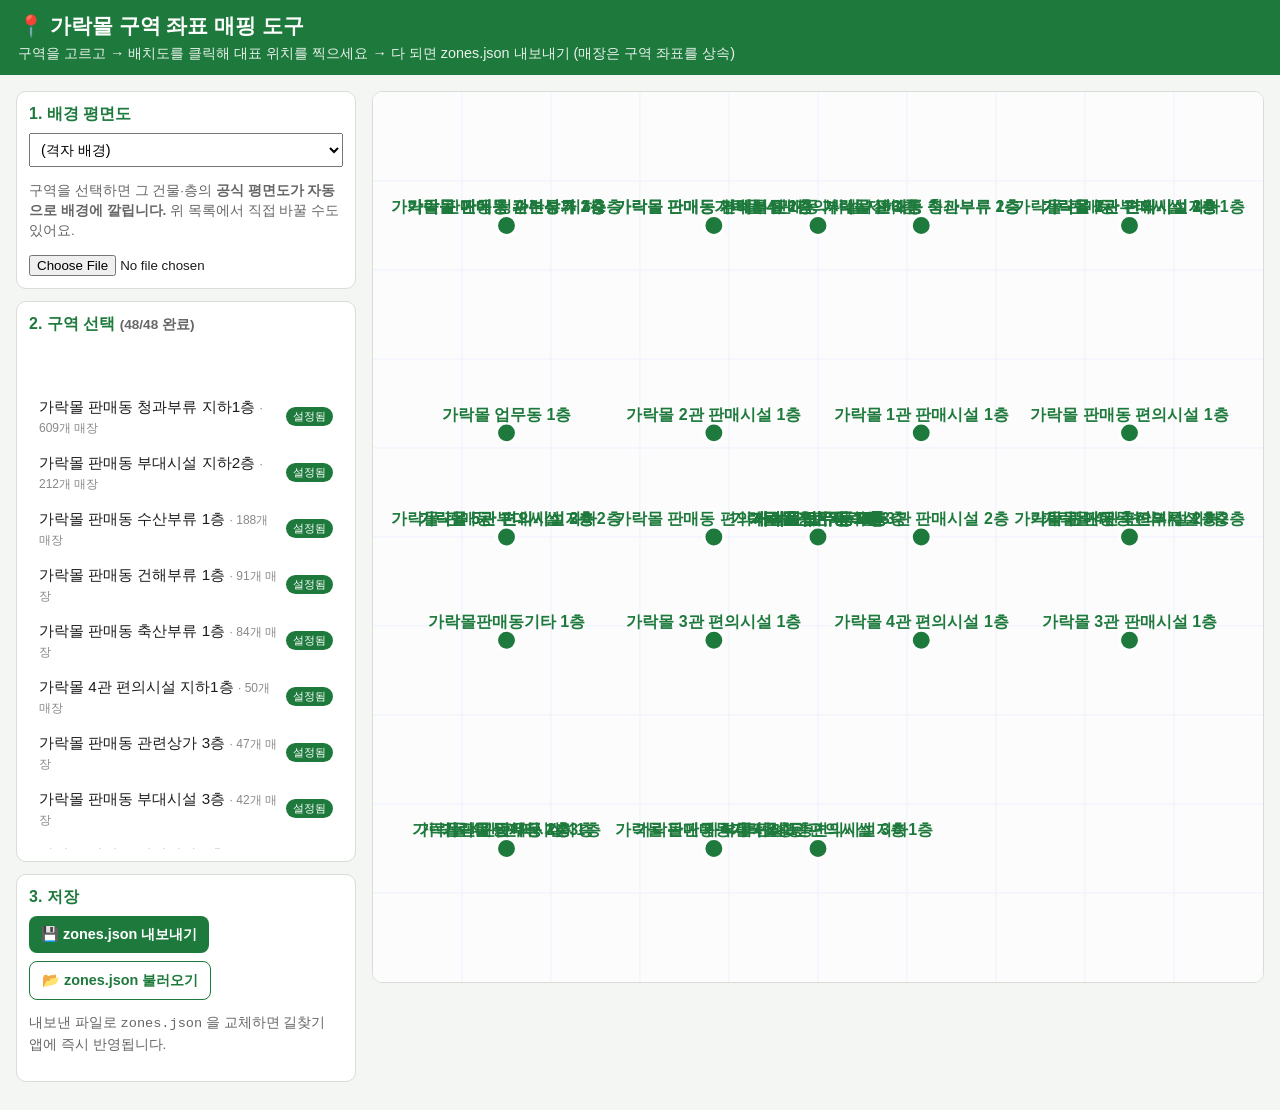
==== admin-map.html @ afe6eb3d "feat: 가락몰 실내 길찾기 웹앱 (QR+음성+SVG 지도 네비게이션) Co-Authored-By: Claude Opus 4.8 (1M context) <noreply@anthr" ====
<!DOCTYPE html>
<!-- 가락몰 길찾기 — 운영자용 구역 좌표 매핑 도구 / 생성일: 2026-06-25 -->
<!-- zones.json 의 각 구역(building+층)을 배치도 위에서 클릭해 대표 x,y 좌표를 입력하고,
     수정된 zones.json 을 내보냅니다. 매장은 자기 구역의 대표좌표를 상속합니다(app.js storeXY).
     1,555개 매장을 전수 클릭하는 대신 ~48개 구역만 찍으면 됩니다. -->
<html lang="ko">
<head>
  <meta charset="UTF-8" />
  <meta name="viewport" content="width=device-width, initial-scale=1.0" />
  <title>가락몰 길찾기 · 구역 좌표 매핑</title>
  <style>
    body { font-family: "Apple SD Gothic Neo", "Malgun Gothic", "Noto Sans KR", sans-serif;
           margin: 0; background: #f4f6f4; color: #1c1c1c; }
    header { background: #1e7a3c; color: #fff; padding: 12px 18px; }
    header h1 { margin: 0; font-size: 1.3rem; }
    header p { margin: 4px 0 0; font-size: .9rem; opacity: .9; }

    .layout { display: flex; gap: 16px; padding: 16px; align-items: flex-start; }
    .panel { width: 340px; flex: 0 0 340px; }
    .map-area { flex: 1; min-width: 0; }

    .box { background: #fff; border: 1px solid #d8ddd8; border-radius: 10px; padding: 12px; margin-bottom: 12px; }
    .box h2 { font-size: 1rem; margin: 0 0 8px; color: #1e7a3c; }

    .toolbar { display: flex; gap: 8px; flex-wrap: wrap; }
    .toolbar button { font-weight: 700; color: #fff; background: #1e7a3c; border: none; border-radius: 8px; cursor: pointer; padding: 9px 12px; font-size: .9rem; }
    .toolbar button.secondary { background: #fff; color: #1e7a3c; border: 1.5px solid #1e7a3c; }

    ul.zone-list { list-style: none; margin: 0; padding: 0; max-height: 460px; overflow-y: auto; }
    ul.zone-list li { padding: 8px 10px; border-radius: 8px; cursor: pointer; display: flex; justify-content: space-between; align-items: center; gap: 8px; }
    ul.zone-list li:hover { background: #eef5ee; }
    ul.zone-list li.selected { background: #1e7a3c; color: #fff; }
    ul.zone-list li.unset .badge { background: #e8731a; }
    ul.zone-list li.done .badge { background: #1e7a3c; }
    .zone-name { font-size: .95rem; }
    .zone-cnt { font-size: .75rem; color: #888; }
    li.selected .zone-cnt { color: #d6efd6; }
    .badge { font-size: .7rem; color: #fff; border-radius: 999px; padding: 2px 7px; white-space: nowrap; }
    li.selected .badge { background: #fff !important; color: #1e7a3c; }

    .hint { font-size: .85rem; color: #666; line-height: 1.5; }
    .status { font-weight: 700; color: #e8731a; min-height: 1.3em; }
    .file-row { display: flex; align-items: center; gap: 8px; flex-wrap: wrap; }

    .map-wrap { background: #fff; border: 1px solid #d8ddd8; border-radius: 10px; overflow: hidden; }
    #mapSvg { display: block; width: 100%; height: auto; cursor: crosshair; background: #fbfcfb; }
  </style>
</head>
<body>
  <header>
    <h1>📍 가락몰 구역 좌표 매핑 도구</h1>
    <p>구역을 고르고 → 배치도를 클릭해 대표 위치를 찍으세요 → 다 되면 zones.json 내보내기 (매장은 구역 좌표를 상속)</p>
  </header>

  <div class="layout">
    <div class="panel">
      <div class="box">
        <h2>1. 배경 평면도</h2>
        <select id="planSelect" style="width:100%;padding:7px;font-size:.9rem;">
          <option value="">(격자 배경)</option>
        </select>
        <p class="hint">구역을 선택하면 그 건물·층의 <b>공식 평면도가 자동으로 배경에 깔립니다.</b>
          위 목록에서 직접 바꿀 수도 있어요.</p>
        <div class="file-row"><input id="bgImage" type="file" accept="image/*" /></div>
      </div>

      <div class="box">
        <h2>2. 구역 선택 <span id="counter" class="hint"></span></h2>
        <p id="status" class="status"></p>
        <ul id="zoneList" class="zone-list"></ul>
      </div>

      <div class="box">
        <h2>3. 저장</h2>
        <div class="toolbar">
          <button id="exportBtn">💾 zones.json 내보내기</button>
          <button id="loadBtn" class="secondary">📂 zones.json 불러오기</button>
          <input id="loadFile" type="file" accept="application/json" hidden />
        </div>
        <p class="hint">내보낸 파일로 <code>zones.json</code> 을 교체하면 길찾기 앱에 즉시 반영됩니다.</p>
      </div>
    </div>

    <div class="map-area">
      <div class="map-wrap">
        <svg id="mapSvg" viewBox="0 0 1000 1000" preserveAspectRatio="xMidYMid meet"
             xmlns="http://www.w3.org/2000/svg"></svg>
      </div>
    </div>
  </div>

  <script>
    let DATA = null;        // zones.json 전체
    let ZONES = [];         // 구역 배열
    let PLANS = [];         // 평면도 인덱스(floorplans/index.json)
    let selectedKey = null; // 선택된 구역 key
    let bgHref = null;

    const svg = document.getElementById("mapSvg");

    async function init() {
      try {
        DATA = await (await fetch("zones.json")).json();
      } catch (e) {
        alert("zones.json 을 불러오지 못했습니다. 로컬 서버로 여세요(README 참고).");
        return;
      }
      ZONES = DATA.zones || [];
      // 평면도 인덱스 로드(선택적) → 드롭다운 채우기
      try {
        PLANS = (await (await fetch("floorplans/index.json")).json()).plans || [];
        const sel = document.getElementById("planSelect");
        PLANS.forEach((p) => sel.add(new Option(`${p.label} (${p.file})`, p.file)));
      } catch (e) { /* 평면도 없으면 격자 배경으로 동작 */ }
      renderList();
      renderMap();
    }

    // 구역(building+층) → 공식 평면도 파일 추천
    function dongOf(b) {
      if (b.includes("5관")) return "A";
      if (b.includes("4관")) return "B";
      if (b.includes("1관")) return "E";
      if (b.includes("업무동")) return "F";
      if (b.includes("판매동")) return "G";
      if (b.includes("2관")) return "C";   // 2관은 C/D 두 구역 → 기본 C
      if (b.includes("3관")) return "D";
      return null;
    }
    function floorCode(f) { return f < 0 ? "B" + (-f) : f + "F"; }
    function recommendPlan(z) {
      const d = dongOf(z.building);
      if (!d) return "";
      const file = `${d}_${floorCode(z.floor)}_all.png`;
      return PLANS.some((p) => p.file === file) ? file : "";
    }
    // 배경 평면도 설정
    function setPlan(file) {
      document.getElementById("planSelect").value = file || "";
      bgHref = file ? `floorplans/${file}` : null;
      renderMap();
    }

    function hasXY(z) { return Number.isFinite(z.x) && Number.isFinite(z.y); }

    function renderList() {
      const ul = document.getElementById("zoneList");
      ul.innerHTML = "";
      ZONES.forEach((z) => {
        const li = document.createElement("li");
        const set = hasXY(z);
        li.className = (z.key === selectedKey ? "selected " : "") + (set ? "done" : "unset");
        li.innerHTML = `<span><span class="zone-name">${z.name}</span>
                          <span class="zone-cnt">· ${z.count}개 매장</span></span>
                        <span class="badge">${set ? "설정됨" : "미설정"}</span>`;
        li.onclick = () => {
          selectedKey = z.key;
          const rec = recommendPlan(z);   // 이 구역에 맞는 평면도 자동 추천
          if (rec) setPlan(rec);
          renderList(); renderMap(); updateStatus();
        };
        ul.appendChild(li);
      });
      const done = ZONES.filter(hasXY).length;
      document.getElementById("counter").textContent = `(${done}/${ZONES.length} 완료)`;
    }

    function updateStatus() {
      const z = ZONES.find((x) => x.key === selectedKey);
      document.getElementById("status").textContent = z
        ? `▶ "${z.name}" 선택됨 — 배치도에서 이 구역 위치를 클릭하세요`
        : "";
    }

    function renderMap() {
      let parts = "";
      if (bgHref) {
        parts += `<image href="${bgHref}" x="0" y="0" width="1000" height="1000" preserveAspectRatio="xMidYMid meet"/>`;
      } else {
        parts += `<rect x="0" y="0" width="1000" height="1000" fill="#fbfcfb"/>`;
        for (let i = 100; i < 1000; i += 100) {
          parts += `<line x1="${i}" y1="0" x2="${i}" y2="1000" stroke="#eef" stroke-width="1"/>`;
          parts += `<line x1="0" y1="${i}" x2="1000" y2="${i}" stroke="#eef" stroke-width="1"/>`;
        }
      }
      // 좌표가 찍힌 구역 점 표시
      ZONES.forEach((z) => {
        if (!hasXY(z)) return;
        const sel = z.key === selectedKey;
        const color = sel ? "#e8731a" : "#1e7a3c";
        const r = sel ? 16 : 11;
        parts += `<circle cx="${z.x}" cy="${z.y}" r="${r}" fill="${color}" stroke="#fff" stroke-width="3"/>`;
        parts += `<text x="${z.x}" y="${z.y - r - 4}" font-size="18" text-anchor="middle" fill="${color}" font-weight="700">${z.name}</text>`;
      });
      svg.innerHTML = parts;
    }

    // 배치도 클릭 → 선택 구역의 x,y 설정 (SVG 좌표계 변환)
    svg.addEventListener("click", (ev) => {
      const z = ZONES.find((x) => x.key === selectedKey);
      if (!z) { document.getElementById("status").textContent = "먼저 구역을 선택하세요."; return; }
      const pt = svg.createSVGPoint();
      pt.x = ev.clientX; pt.y = ev.clientY;
      const p = pt.matrixTransform(svg.getScreenCTM().inverse());
      z.x = Math.round(p.x);
      z.y = Math.round(p.y);
      renderList();
      renderMap();
    });

    // 드롭다운으로 평면도 직접 선택
    document.getElementById("planSelect").addEventListener("change", (ev) => {
      setPlan(ev.target.value);
    });

    // 직접 이미지 업로드(공식 평면도 외 다른 도면 쓰고 싶을 때)
    document.getElementById("bgImage").addEventListener("change", (ev) => {
      const file = ev.target.files[0];
      if (!file) return;
      document.getElementById("planSelect").value = "";
      bgHref = URL.createObjectURL(file);
      renderMap();
    });

    document.getElementById("exportBtn").addEventListener("click", () => {
      const blob = new Blob([JSON.stringify(DATA, null, 2)], { type: "application/json" });
      const link = document.createElement("a");
      link.download = "zones.json";
      link.href = URL.createObjectURL(blob);
      link.click();
    });

    document.getElementById("loadBtn").addEventListener("click", () =>
      document.getElementById("loadFile").click());
    document.getElementById("loadFile").addEventListener("change", (ev) => {
      const file = ev.target.files[0];
      if (!file) return;
      const reader = new FileReader();
      reader.onload = () => {
        DATA = JSON.parse(reader.result);
        ZONES = DATA.zones || [];
        selectedKey = null;
        renderList();
        renderMap();
      };
      reader.readAsText(file);
    });

    init();
  </script>
</body>
</html>
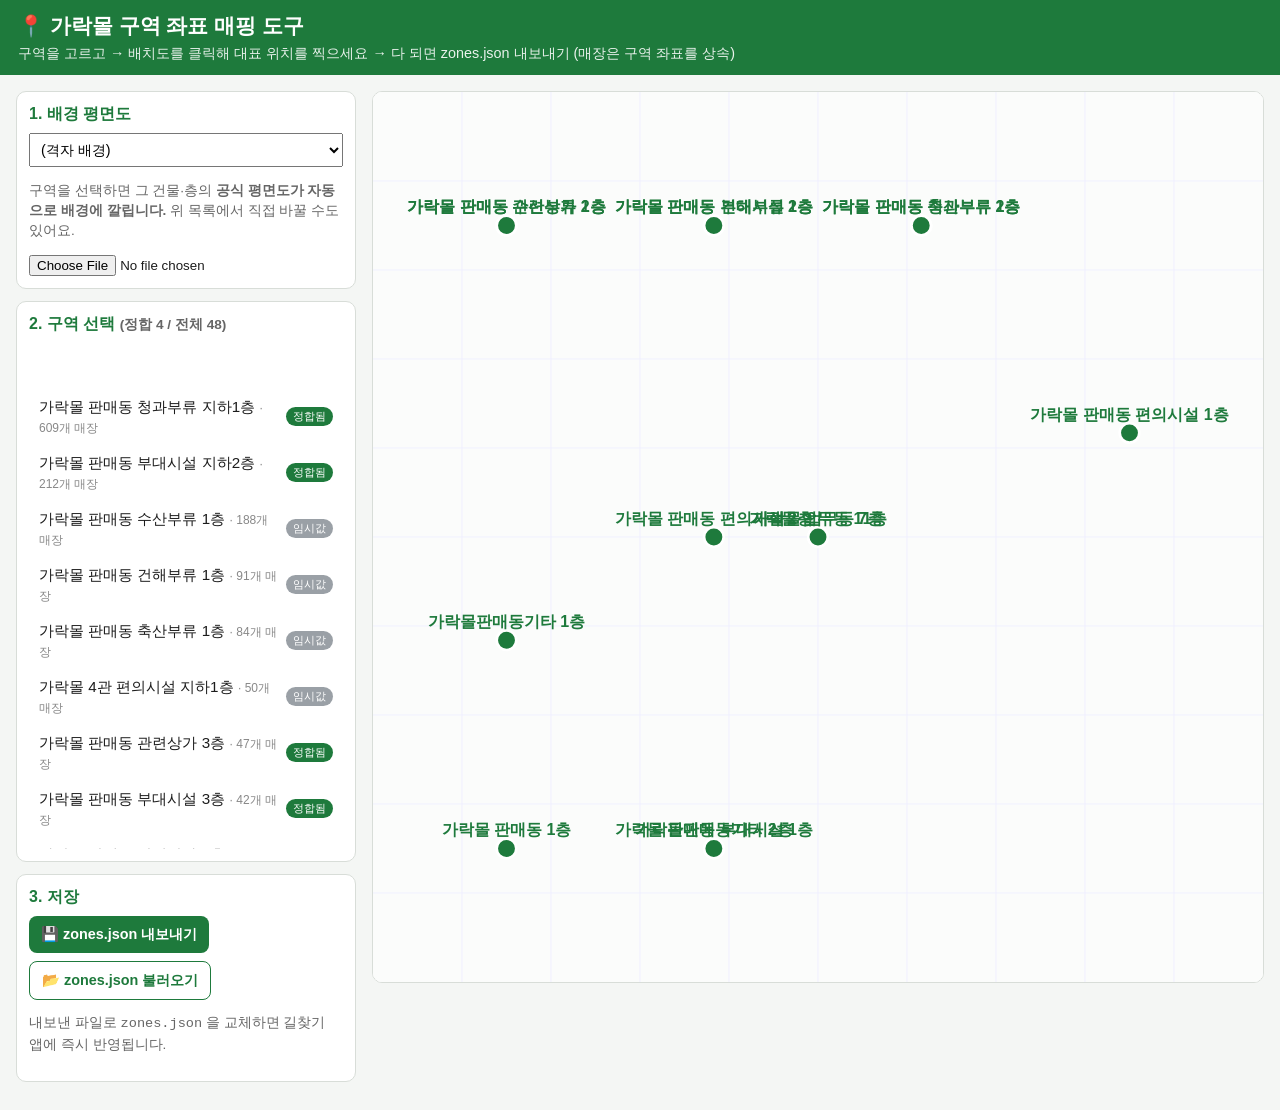
==== commit 9b5dc4ab: "feat: [전체] 발표 데모 완성 — 공식 평면도 지도·통로 경로·마스코트 UI 및 좌표계 정합 - 방문객 지도를 공식 평면도 PNG 배경 + 평면도 픽셀좌표계로 전환 (동적 v" ====
--- a/admin-map.html
+++ b/admin-map.html
@@ -31,6 +31,7 @@
     ul.zone-list li:hover { background: #eef5ee; }
     ul.zone-list li.selected { background: #1e7a3c; color: #fff; }
     ul.zone-list li.unset .badge { background: #e8731a; }
+    ul.zone-list li.tmp .badge { background: #9aa0a6; }
     ul.zone-list li.done .badge { background: #1e7a3c; }
     .zone-name { font-size: .95rem; }
     .zone-cnt { font-size: .75rem; color: #888; }
@@ -95,6 +96,7 @@
     let PLANS = [];         // 평면도 인덱스(floorplans/index.json)
     let selectedKey = null; // 선택된 구역 key
     let bgHref = null;
+    let curPlan = null;     // 선택된 평면도 항목(index.json) — 좌표계(w/h) 결정
 
     const svg = document.getElementById("mapSvg");
 
@@ -134,10 +136,12 @@
       const file = `${d}_${floorCode(z.floor)}_all.png`;
       return PLANS.some((p) => p.file === file) ? file : "";
     }
-    // 배경 평면도 설정
+    // 배경 평면도 설정 — 평면도 선택 시 좌표계를 그 이미지의 픽셀좌표로 전환
+    // (앱 지도와 동일한 좌표계. index.json 의 w/h 사용, 커스텀 업로드는 1000x1000 유지)
     function setPlan(file) {
       document.getElementById("planSelect").value = file || "";
       bgHref = file ? `floorplans/${file}` : null;
+      curPlan = file ? PLANS.find((p) => p.file === file) || null : null;
       renderMap();
     }
 
@@ -148,21 +152,23 @@
       ul.innerHTML = "";
       ZONES.forEach((z) => {
         const li = document.createElement("li");
-        const set = hasXY(z);
-        li.className = (z.key === selectedKey ? "selected " : "") + (set ? "done" : "unset");
+        // 3단계 상태: 정합됨(평면도 픽셀좌표) / 임시값(자동배치) / 미설정
+        const state = z.mapped ? "done" : hasXY(z) ? "tmp" : "unset";
+        li.className = (z.key === selectedKey ? "selected " : "") + state;
         li.innerHTML = `<span><span class="zone-name">${z.name}</span>
                           <span class="zone-cnt">· ${z.count}개 매장</span></span>
-                        <span class="badge">${set ? "설정됨" : "미설정"}</span>`;
+                        <span class="badge">${z.mapped ? "정합됨" : hasXY(z) ? "임시값" : "미설정"}</span>`;
         li.onclick = () => {
           selectedKey = z.key;
           const rec = recommendPlan(z);   // 이 구역에 맞는 평면도 자동 추천
           if (rec) setPlan(rec);
+          else if (curPlan) setPlan(null);   // 평면도 없는 구역: 픽셀좌표계 잔류 방지(격자 1000x1000 복귀)
           renderList(); renderMap(); updateStatus();
         };
         ul.appendChild(li);
       });
-      const done = ZONES.filter(hasXY).length;
-      document.getElementById("counter").textContent = `(${done}/${ZONES.length} 완료)`;
+      const done = ZONES.filter((z) => z.mapped).length;
+      document.getElementById("counter").textContent = `(정합 ${done} / 전체 ${ZONES.length})`;
     }
 
     function updateStatus() {
@@ -173,24 +179,34 @@
     }
 
     function renderMap() {
+      const W = curPlan ? curPlan.w : 1000;
+      const H = curPlan ? curPlan.h : 1000;
+      const k = W / 1000;   // 점·글자 크기 스케일 (앱과 동일한 방식)
+      svg.setAttribute("viewBox", `0 0 ${W} ${H}`);
       let parts = "";
       if (bgHref) {
-        parts += `<image href="${bgHref}" x="0" y="0" width="1000" height="1000" preserveAspectRatio="xMidYMid meet"/>`;
+        parts += `<image href="${bgHref}" x="0" y="0" width="${W}" height="${H}" preserveAspectRatio="xMidYMid meet"/>`;
       } else {
-        parts += `<rect x="0" y="0" width="1000" height="1000" fill="#fbfcfb"/>`;
-        for (let i = 100; i < 1000; i += 100) {
-          parts += `<line x1="${i}" y1="0" x2="${i}" y2="1000" stroke="#eef" stroke-width="1"/>`;
-          parts += `<line x1="0" y1="${i}" x2="1000" y2="${i}" stroke="#eef" stroke-width="1"/>`;
+        parts += `<rect x="0" y="0" width="${W}" height="${H}" fill="#fbfcfb"/>`;
+        for (let i = 100; i < W; i += 100) {
+          parts += `<line x1="${i}" y1="0" x2="${i}" y2="${H}" stroke="#eef" stroke-width="1"/>`;
+        }
+        for (let i = 100; i < H; i += 100) {
+          parts += `<line x1="0" y1="${i}" x2="${W}" y2="${i}" stroke="#eef" stroke-width="1"/>`;
         }
       }
-      // 좌표가 찍힌 구역 점 표시
+      // 좌표가 찍힌 구역 점 표시 — 현재 좌표계에 정합된 구역만
+      // (공식 평면도 선택 중엔 그 평면도에 정합된 구역만, 격자 모드에선 평면도 없는 구역만.
+      //  임시 자동배치 좌표는 평면도 위에 그리면 오해를 부르므로 표시하지 않는다)
       ZONES.forEach((z) => {
         if (!hasXY(z)) return;
+        const rec = recommendPlan(z);
+        if (curPlan ? (rec !== curPlan.file || !z.mapped) : rec) return;
         const sel = z.key === selectedKey;
         const color = sel ? "#e8731a" : "#1e7a3c";
-        const r = sel ? 16 : 11;
-        parts += `<circle cx="${z.x}" cy="${z.y}" r="${r}" fill="${color}" stroke="#fff" stroke-width="3"/>`;
-        parts += `<text x="${z.x}" y="${z.y - r - 4}" font-size="18" text-anchor="middle" fill="${color}" font-weight="700">${z.name}</text>`;
+        const r = Math.max(7, (sel ? 16 : 11) * k);
+        parts += `<circle cx="${z.x}" cy="${z.y}" r="${r}" fill="${color}" stroke="#fff" stroke-width="${Math.max(2, 3 * k)}"/>`;
+        parts += `<text x="${z.x}" y="${z.y - r - 4}" font-size="${Math.max(11, 18 * k)}" text-anchor="middle" fill="${color}" font-weight="700">${z.name}</text>`;
       });
       svg.innerHTML = parts;
     }
@@ -204,6 +220,8 @@
       const p = pt.matrixTransform(svg.getScreenCTM().inverse());
       z.x = Math.round(p.x);
       z.y = Math.round(p.y);
+      // 공식 평면도 위에서 찍은 좌표만 '정합됨'으로 기록 (격자/커스텀 이미지는 임시값)
+      if (curPlan) z.mapped = true; else delete z.mapped;
       renderList();
       renderMap();
     });
@@ -219,6 +237,7 @@
       if (!file) return;
       document.getElementById("planSelect").value = "";
       bgHref = URL.createObjectURL(file);
+      curPlan = null;   // 커스텀 이미지는 1000x1000 좌표계
       renderMap();
     });
 
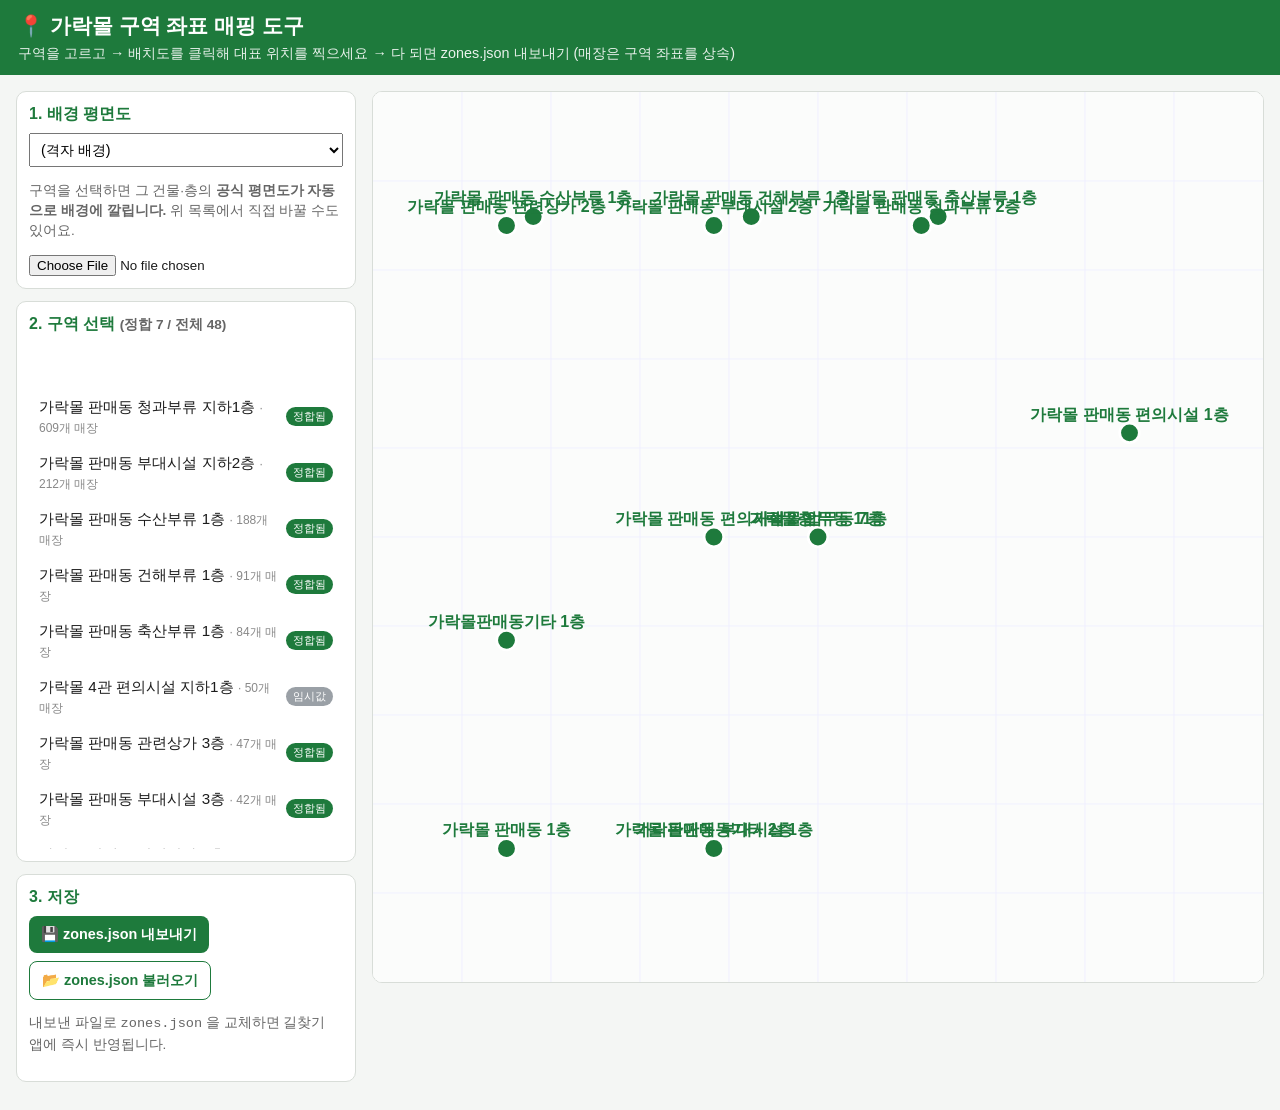
==== commit 0d3a9ad6: "feat: 3단계 흐름·1인칭 주행 내비·판매동 1층 약식 정합·동의어 검색 - 화면 3단계 분리: 품목 입력 → 가게 선택(후보 8곳, 수요 독점 방지) → 네비게이션 - 1인칭" ====
--- a/admin-map.html
+++ b/admin-map.html
@@ -112,7 +112,8 @@
       try {
         PLANS = (await (await fetch("floorplans/index.json")).json()).plans || [];
         const sel = document.getElementById("planSelect");
-        PLANS.forEach((p) => sel.add(new Option(`${p.label} (${p.file})`, p.file)));
+        // synthetic(자체 제작 약식 평면도) 항목은 이미지 파일이 없어 배경으로 못 씀 → 목록 제외
+        PLANS.filter((p) => p.file).forEach((p) => sel.add(new Option(`${p.label} (${p.file})`, p.file)));
       } catch (e) { /* 평면도 없으면 격자 배경으로 동작 */ }
       renderList();
       renderMap();
